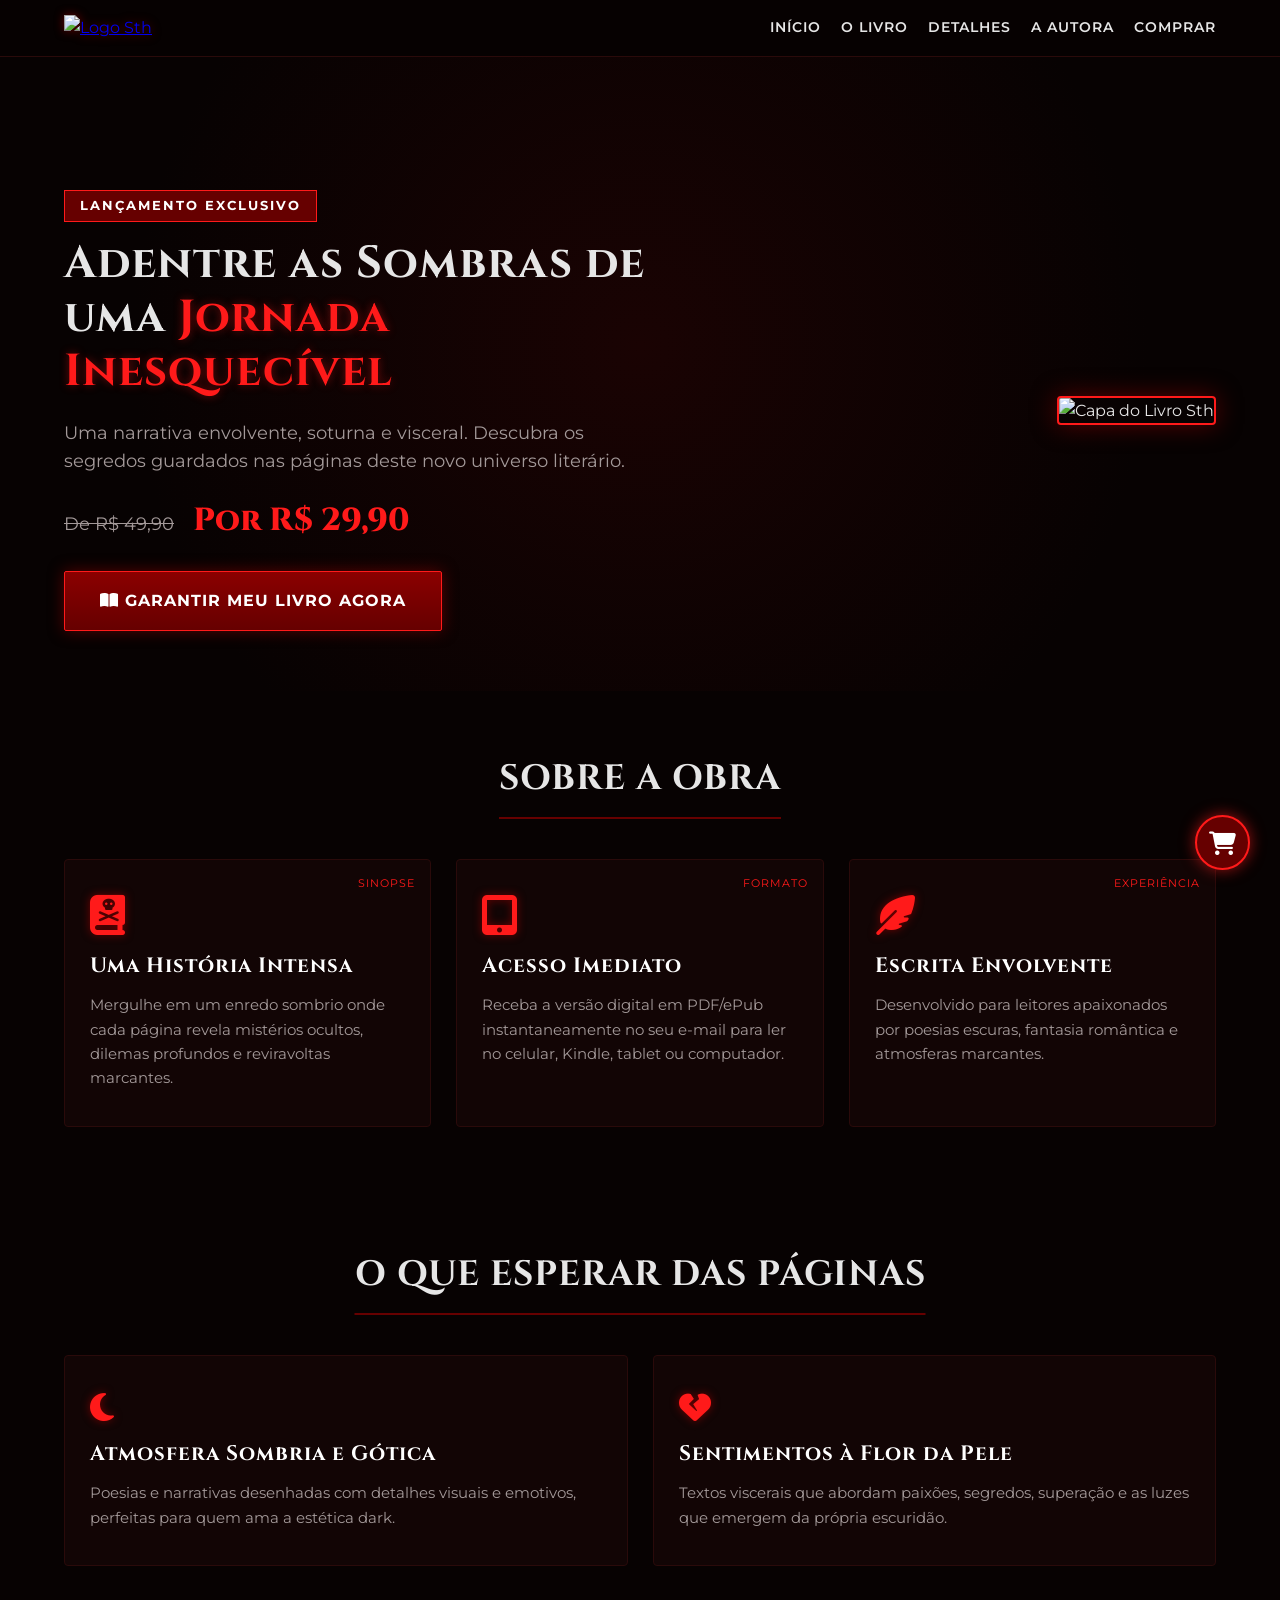
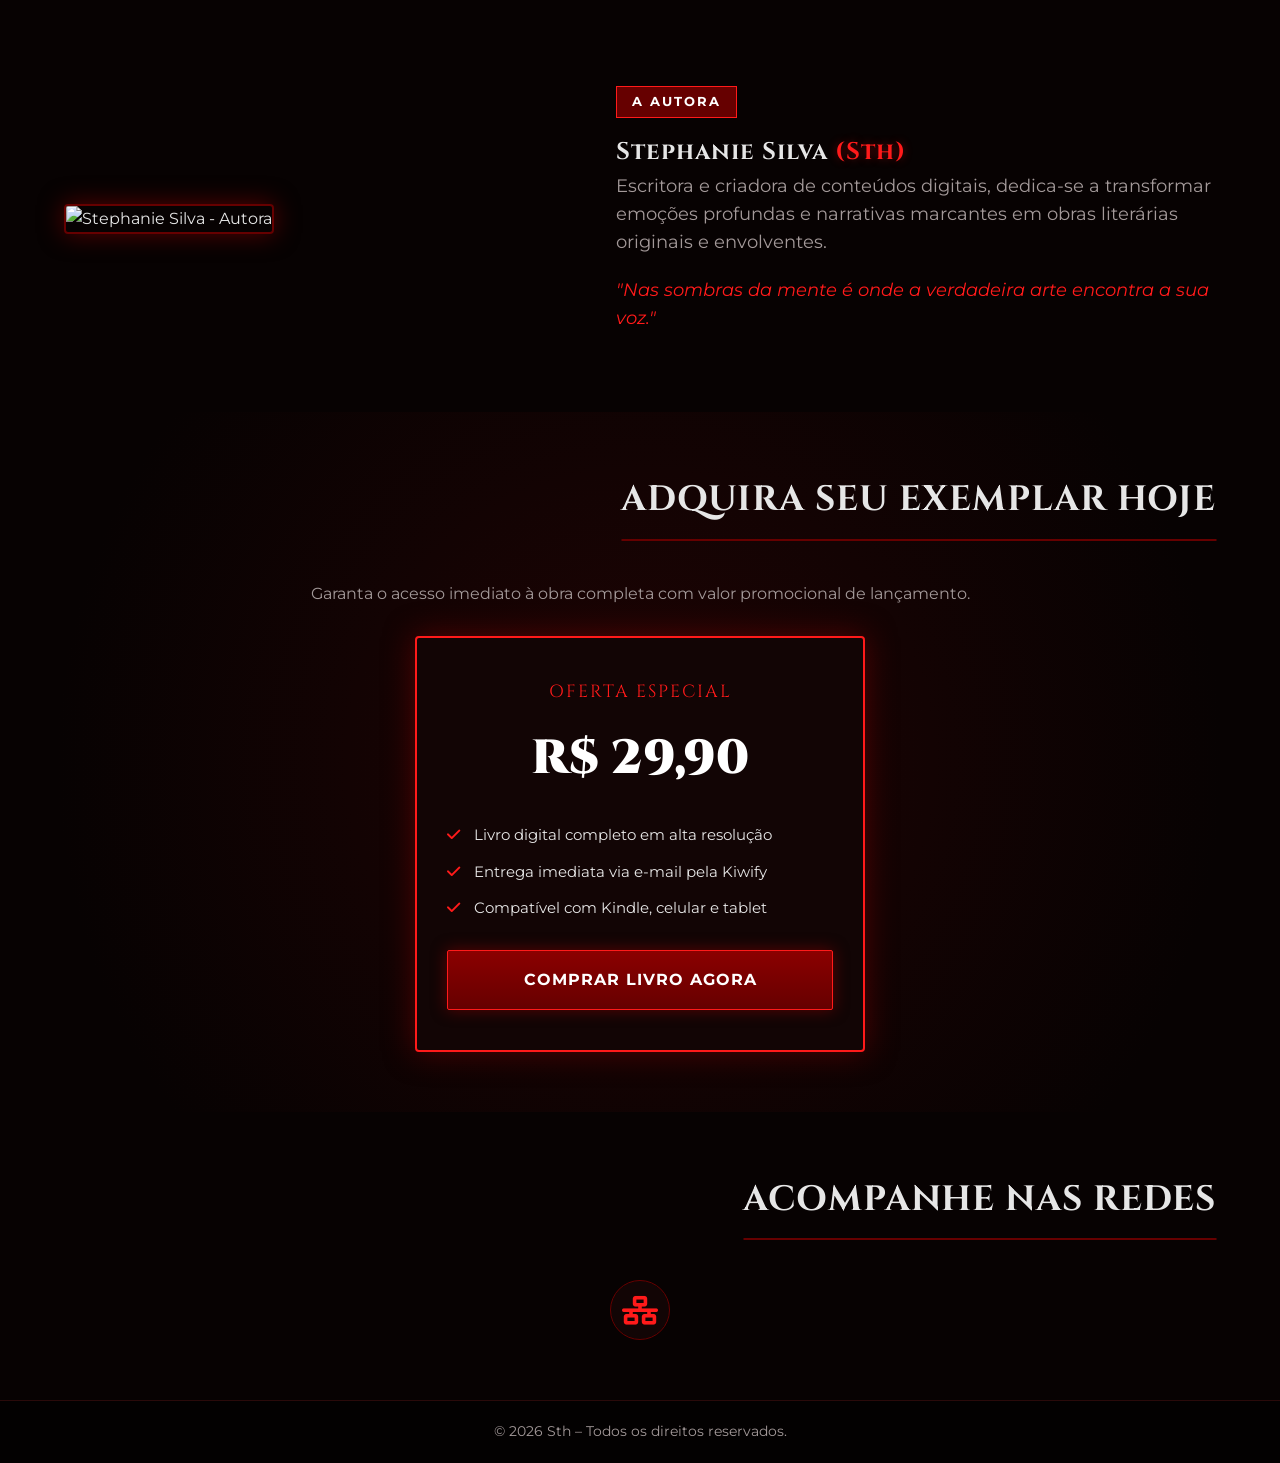
==== CodeSth/index.html @ 213e4a0d "feat: atualizar estrutura e conteúdo do site; substituir serviços de segurança digital por informaçõ" ====
<!DOCTYPE html>
<html lang="pt-BR">
<head>
    <meta charset="UTF-8" />
    <meta name="viewport" content="width=device-width, initial-scale=1.0" />
    <title>Sth - Obra Literária & Livro Oficial</title>
    <link rel="stylesheet" href="CSS/style.css" />
    <link href="https://fonts.googleapis.com/css2?family=Cinzel:wght@600;800;900&family=Montserrat:wght@300;400;600;700&display=swap" rel="stylesheet">
    <link rel="stylesheet" href="https://cdnjs.cloudflare.com/ajax/libs/font-awesome/6.5.0/css/all.min.css">
</head>
<body>

    <!-- INÍCIO VLIBRAS -->
    <div vw class="enabled">
        <div vw-access-button class="active"></div>
        <div vw-plugin-wrapper>
            <div class="vw-plugin-top-wrapper"></div>
        </div>
    </div>
    <script src="https://vlibras.gov.br/app/vlibras-plugin.js"></script>
    <script>new window.VLibras.Widget('https://vlibras.gov.br/app');</script>
    <!-- FIM VLIBRAS -->

    <header id="header">
        <div class="container header-flex">
            <a href="#home" class="logo">
                <!-- Substitua pelo caminho da sua Logo -->
                <img src="Imagens/Logo.png" alt="Logo Sth">
            </a>
            <div class="menu-mobile" id="mobile-btn"><i class="fas fa-bars"></i></div>
            <nav class="menu" id="nav-menu">
                <a href="#home">Início</a>
                <a href="#sobre-livro">O Livro</a>
                <a href="#detalhes">Detalhes</a>
                <a href="#autora">A Autora</a>
                <a href="#garanta-ja">Comprar</a>
            </nav>
        </div>
    </header>

    <!-- BANNER PRINCIPAL / CAPA E COMPRA -->
    <section id="home">
        <div class="container flex-home">
            <div class="home-content">
                <span class="badge-alerta">Lançamento Exclusivo</span>
                <h1>Adentre as Sombras de uma <span>Jornada Inesquecível</span></h1>
                <p>Uma narrativa envolvente, soturna e visceral. Descubra os segredos guardados nas páginas deste novo universo literário.</p>
                
                <div class="pre-preco">
                    <span class="preco-antigo">De R$ 49,90</span>
                    <span class="preco-atual">Por R$ 29,90</span>
                </div>

                <!-- COLE SEU LINK DO CHECKOUT DA KIWIFY NO href ABAIXO -->
                <a href="https://pay.kiwify.com.br/SEU_LINK_AQUI" target="_blank" class="btn-principal btn-pulse">
                    <i class="fas fa-book-open"></i> GARANTIR MEU LIVRO AGORA
                </a>
            </div>
            <div class="foto capa-livro">
                <!-- Substitua pelo caminho da imagem da Capa do Livro -->
                <img src="Imagens/CapaLivro.jpeg" alt="Capa do Livro Sth" />
            </div>
        </div>
    </section>

    <!-- SOBRE O LIVRO -->
    <section id="sobre-livro">
        <div class="container">
            <h2 class="titulo-sessao">Sobre a Obra</h2>
            <div class="grid-layout grid-3-cards">
                <div class="card-item">
                    <div class="badge">Sinopse</div>
                    <i class="fas fa-book-dead icon-gotico"></i>
                    <h3>Uma História Intensa</h3>
                    <p>Mergulhe em um enredo sombrio onde cada página revela mistérios ocultos, dilemas profundos e reviravoltas marcantes.</p>
                </div>

                <div class="card-item">
                    <div class="badge">Formato</div>
                    <i class="fas fa-tablet-alt icon-gotico"></i>
                    <h3>Acesso Imediato</h3>
                    <p>Receba a versão digital em PDF/ePub instantaneamente no seu e-mail para ler no celular, Kindle, tablet ou computador.</p>
                </div>

                <div class="card-item">
                    <div class="badge">Experiência</div>
                    <i class="fas fa-feather-alt icon-gotico"></i>
                    <h3>Escrita Envolvente</h3>
                    <p>Desenvolvido para leitores apaixonados por poesias escuras, fantasia romântica e atmosferas marcantes.</p>
                </div>
            </div>
        </div>
    </section>

    <!-- O QUE VOCÊ ENCONTRARÁ NO LIVRO -->
    <section id="detalhes">
        <div class="container">
            <h2 class="titulo-sessao">O Que Esperar das Páginas</h2>
            <div class="grid-layout grid-2-cards">
                <div class="card-item">
                    <i class="fas fa-moon icon-gotico-sm"></i>
                    <h3>Atmosfera Sombria e Gótica</h3>
                    <p>Poesias e narrativas desenhadas com detalhes visuais e emotivos, perfeitas para quem ama a estética dark.</p>
                </div>
                <div class="card-item">
                    <i class="fas fa-heart-broken icon-gotico-sm"></i>
                    <h3>Sentimentos à Flor da Pele</h3>
                    <p>Textos viscerais que abordam paixões, segredos, superação e as luzes que emergem da própria escuridão.</p>
                </div>
            </div>
        </div>
    </section>

    <!-- SOBRE A AUTORA -->
    <section id="autora">
        <div class="container flex-home">
            <div class="foto">
                <!-- Substitua pelo caminho da Foto da Autora -->
                <img src="Imagens/Stephanie.jpeg" alt="Stephanie Silva - Autora" />
            </div>
            <div class="home-content">
                <span class="badge-alerta">A Autora</span>
                <h2>Stephanie Silva <span>(Sth)</span></h2>
                <p>Escritora e criadora de conteúdos digitais, dedica-se a transformar emoções profundas e narrativas marcantes em obras literárias originais e envolventes.</p>
                <p class="subtexto-autora">"Nas sombras da mente é onde a verdadeira arte encontra a sua voz."</p>
            </div>
        </div>
    </section>

    <!-- SEÇÃO DE CHECKOUT / KIWIFY -->
    <section id="garanta-ja" class="secao-checkout">
        <div class="container text-center">
            <h2 class="titulo-sessao">Adquira Seu Exemplar Hoje</h2>
            <p class="descricao-checkout">Garanta o acesso imediato à obra completa com valor promocional de lançamento.</p>
            
            <div class="caixa-oferta">
                <div class="oferta-header">OFERTA ESPECIAL</div>
                <div class="oferta-preco">R$ 29,90</div>
                <ul class="lista-beneficios">
                    <li><i class="fas fa-check"></i> Livro digital completo em alta resolução</li>
                    <li><i class="fas fa-check"></i> Entrega imediata via e-mail pela Kiwify</li>
                    <li><i class="fas fa-check"></i> Compatível com Kindle, celular e tablet</li>
                </ul>
                <!-- COLE SEU LINK DO CHECKOUT DA KIWIFY NO href ABAIXO -->
                <a href="https://pay.kiwify.com.br/SEU_LINK_AQUI" target="_blank" class="btn-principal btn-pulse btn-block">
                    COMPRAR LIVRO AGORA
                </a>
            </div>
        </div>
    </section>

    <section id="contato">
        <div class="container text-center">
            <h2 class="titulo-sessao">Acompanhe nas Redes</h2>
            <div class="botoes-contato-flex">
                <a href="https://linktr.ee/_sth.officially_?utm_source=linktree_profile_share&ltsid=a34f8236-0262-4920-aeb1-e68146a9c328" target="_blank" class="btn-redes linktree-btn" title="Linktree Oficial">
                    <i class="fas fa-network-wired"></i>
                </a>
            </div>
        </div>
    </section>

    <footer>
        <p>© 2026 Sth – Todos os direitos reservados.</p>
    </footer>

    <!-- BOTÃO FLUTUANTE DIRETO DE COMPRA KIWIFY -->
    <a href="https://pay.kiwify.com.br/SEU_LINK_AQUI" class="btn-emergencia-principal" target="_blank" title="Comprar Livro Na Kiwify">
        <i class="fas fa-shopping-cart"></i>
    </a>

    <script src="JS/script.js"></script>
</body>
</html>
---- CodeSth/CSS/style.css ----
:root {
    --bg-dark: #070202;
    --bg-card: #120505;
    --border-card: #2a0a0a;
    --primary-red: #8b0000;
    --blood-red: #660000;
    --bright-red: #ff1a1a;
    --text-primary: #e6e6e6;
    --text-muted: #a39999;
    --font-heading: 'Cinzel', serif;
    --font-body: 'Montserrat', sans-serif;
}

* {
    margin: 0;
    padding: 0;
    box-sizing: border-box;
    scroll-behavior: smooth;
}

body {
    background-color: var(--bg-dark);
    color: var(--text-primary);
    font-family: var(--font-body);
    line-height: 1.6;
    overflow-x: hidden;
}

.container {
    width: 90%;
    max-width: 1200px;
    margin: 0 auto;
    padding: 60px 0;
}

/* Header & Navegação */
#header {
    position: fixed;
    top: 0;
    width: 100%;
    background: rgba(7, 2, 2, 0.95);
    border-bottom: 1px solid var(--border-card);
    z-index: 1000;
    backdrop-filter: blur(5px);
}

.header-flex {
    display: flex;
    justify-content: space-between;
    align-items: center;
    padding: 15px 0;
}

.logo img {
    max-height: 50px;
    filter: drop-shadow(0 0 5px var(--blood-red));
}

.menu {
    display: flex;
    gap: 20px;
}

.menu a {
    color: var(--text-primary);
    text-decoration: none;
    font-weight: 600;
    text-transform: uppercase;
    font-size: 0.9rem;
    letter-spacing: 1px;
    transition: color 0.3s ease;
}

.menu a:hover {
    color: var(--bright-red);
}

.menu-mobile {
    display: none;
    font-size: 1.8rem;
    color: var(--bright-red);
    cursor: pointer;
}

/* Tipografia */
h1, h2, h3 {
    font-family: var(--font-heading);
    letter-spacing: 1px;
}

.titulo-sessao {
    text-align: center;
    font-size: 2.2rem;
    color: var(--text-primary);
    margin-bottom: 40px;
    text-transform: uppercase;
    border-bottom: 2px solid var(--blood-red);
    display: inline-block;
    left: 50%;
    position: relative;
    transform: translateX(-50%);
    padding-bottom: 10px;
}

/* Hero Section */
#home {
    padding-top: 130px;
    background: radial-gradient(circle at center, #1a0303 0%, var(--bg-dark) 70%);
}

.flex-home {
    display: flex;
    align-items: center;
    justify-content: space-between;
    gap: 40px;
}

.home-content {
    max-width: 600px;
}

.badge-alerta {
    background: var(--blood-red);
    color: #fff;
    padding: 5px 15px;
    font-size: 0.8rem;
    text-transform: uppercase;
    letter-spacing: 2px;
    font-weight: 700;
    border: 1px solid var(--bright-red);
    display: inline-block;
    margin-bottom: 15px;
}

.home-content h1 {
    font-size: 2.8rem;
    line-height: 1.2;
    margin-bottom: 20px;
}

.home-content h1 span, h2 span {
    color: var(--bright-red);
    text-shadow: 0 0 10px rgba(255, 26, 26, 0.4);
}

.home-content p {
    color: var(--text-muted);
    font-size: 1.1rem;
    margin-bottom: 20px;
}

.pre-preco {
    margin-bottom: 25px;
}

.preco-antigo {
    text-decoration: line-through;
    color: var(--text-muted);
    font-size: 1.1rem;
    margin-right: 15px;
}

.preco-atual {
    color: var(--bright-red);
    font-size: 2rem;
    font-weight: 800;
    font-family: var(--font-heading);
}

.foto img {
    width: 100%;
    max-width: 360px;
    border-radius: 4px;
    border: 2px solid var(--blood-red);
    box-shadow: 0 0 25px rgba(139, 0, 0, 0.6);
}

.capa-livro img {
    border-color: var(--bright-red);
}

/* Botões */
.btn-principal {
    display: inline-block;
    background: linear-gradient(180deg, var(--primary-red) 0%, var(--blood-red) 100%);
    color: #fff;
    padding: 16px 35px;
    text-decoration: none;
    font-weight: 700;
    text-transform: uppercase;
    letter-spacing: 1px;
    border: 1px solid var(--bright-red);
    border-radius: 2px;
    box-shadow: 0 0 15px rgba(139, 0, 0, 0.6);
    transition: all 0.3s ease;
}

.btn-principal:hover {
    background: var(--bright-red);
    box-shadow: 0 0 25px rgba(255, 26, 26, 0.8);
    color: #000;
}

.btn-pulse {
    animation: pulseGoth 2s infinite;
}

@keyframes pulseGoth {
    0% { box-shadow: 0 0 0 0 rgba(255, 26, 26, 0.6); }
    70% { box-shadow: 0 0 0 15px rgba(255, 26, 26, 0); }
    100% { box-shadow: 0 0 0 0 rgba(255, 26, 26, 0); }
}

/* Grids & Cards */
.grid-layout {
    display: grid;
    gap: 25px;
}

.grid-3-cards {
    grid-template-columns: repeat(auto-fit, minmax(280px, 1fr));
}

.grid-2-cards {
    grid-template-columns: repeat(auto-fit, minmax(320px, 1fr));
}

.card-item {
    background-color: var(--bg-card);
    border: 1px solid var(--border-card);
    padding: 35px 25px;
    border-radius: 4px;
    position: relative;
    transition: all 0.3s ease;
}

.card-item:hover {
    border-color: var(--bright-red);
    transform: translateY(-5px);
    box-shadow: 0 5px 20px rgba(139, 0, 0, 0.3);
}

.badge {
    position: absolute;
    top: 15px;
    right: 15px;
    font-size: 0.7rem;
    color: var(--bright-red);
    text-transform: uppercase;
    letter-spacing: 1px;
}

.icon-gotico, .icon-gotico-sm {
    font-size: 2.5rem;
    color: var(--bright-red);
    margin-bottom: 15px;
    text-shadow: 0 0 8px rgba(139, 0, 0, 0.8);
}

.icon-gotico-sm {
    font-size: 2rem;
}

.card-item h3 {
    font-size: 1.3rem;
    margin-bottom: 10px;
    color: #fff;
}

.card-item p {
    color: var(--text-muted);
    font-size: 0.95rem;
}

.subtexto-autora {
    font-style: italic;
    color: var(--bright-red) !important;
    margin-top: 15px;
}

/* Caixa de Checkout */
.secao-checkout {
    background: radial-gradient(circle at center, #1f0404 0%, var(--bg-dark) 80%);
}

.descricao-checkout {
    color: var(--text-muted);
    margin-bottom: 30px;
}

.caixa-oferta {
    max-width: 450px;
    margin: 0 auto;
    background: var(--bg-card);
    border: 2px solid var(--bright-red);
    padding: 40px 30px;
    border-radius: 4px;
    box-shadow: 0 0 30px rgba(139, 0, 0, 0.5);
}

.oferta-header {
    font-family: var(--font-heading);
    font-size: 1.1rem;
    letter-spacing: 2px;
    color: var(--bright-red);
    margin-bottom: 15px;
}

.oferta-preco {
    font-size: 3rem;
    font-weight: 900;
    font-family: var(--font-heading);
    color: #fff;
    margin-bottom: 25px;
}

.lista-beneficios {
    list-style: none;
    text-align: left;
    margin-bottom: 30px;
}

.lista-beneficios li {
    margin-bottom: 12px;
    color: var(--text-primary);
    font-size: 0.95rem;
}

.lista-beneficios li i {
    color: var(--bright-red);
    margin-right: 10px;
}

.btn-block {
    display: block;
    width: 100%;
}

/* Redes */
.text-center {
    text-align: center;
}

.btn-redes {
    display: inline-flex;
    align-items: center;
    justify-content: center;
    width: 60px;
    height: 60px;
    background: var(--bg-card);
    border: 1px solid var(--blood-red);
    color: var(--bright-red);
    font-size: 1.8rem;
    border-radius: 50%;
    text-decoration: none;
    transition: all 0.3s ease;
}

.btn-redes:hover {
    background: var(--bright-red);
    color: #000;
    box-shadow: 0 0 20px var(--bright-red);
}

/* Botão Flutuante */
.btn-emergencia-principal {
    position: fixed;
    bottom: 30px;
    right: 30px;
    width: 55px;
    height: 55px;
    background: var(--blood-red);
    color: #fff;
    border: 2px solid var(--bright-red);
    border-radius: 50%;
    display: flex;
    align-items: center;
    justify-content: center;
    font-size: 1.5rem;
    text-decoration: none;
    box-shadow: 0 0 15px rgba(255, 26, 26, 0.6);
    z-index: 999;
    transition: all 0.3s ease;
}

.btn-emergencia-principal:hover {
    transform: scale(1.1);
    background: var(--bright-red);
    color: #000;
}

footer {
    text-align: center;
    padding: 20px;
    border-top: 1px solid var(--border-card);
    background: #030101;
    color: var(--text-muted);
    font-size: 0.85rem;
}

/* Responsividade Mobile */
@media (max-width: 768px) {
    .menu {
        display: none;
        position: absolute;
        top: 100%;
        left: 0;
        width: 100%;
        background: var(--bg-dark);
        flex-direction: column;
        padding: 20px 0;
        text-align: center;
        border-bottom: 1px solid var(--border-card);
    }

    .menu.active {
        display: flex;
    }

    .menu-mobile {
        display: block;
    }

    .flex-home {
        flex-direction: column-reverse;
        text-align: center;
    }

    .home-content h1 {
        font-size: 2.1rem;
    }

    .titulo-sessao {
        font-size: 1.7rem;
    }
}
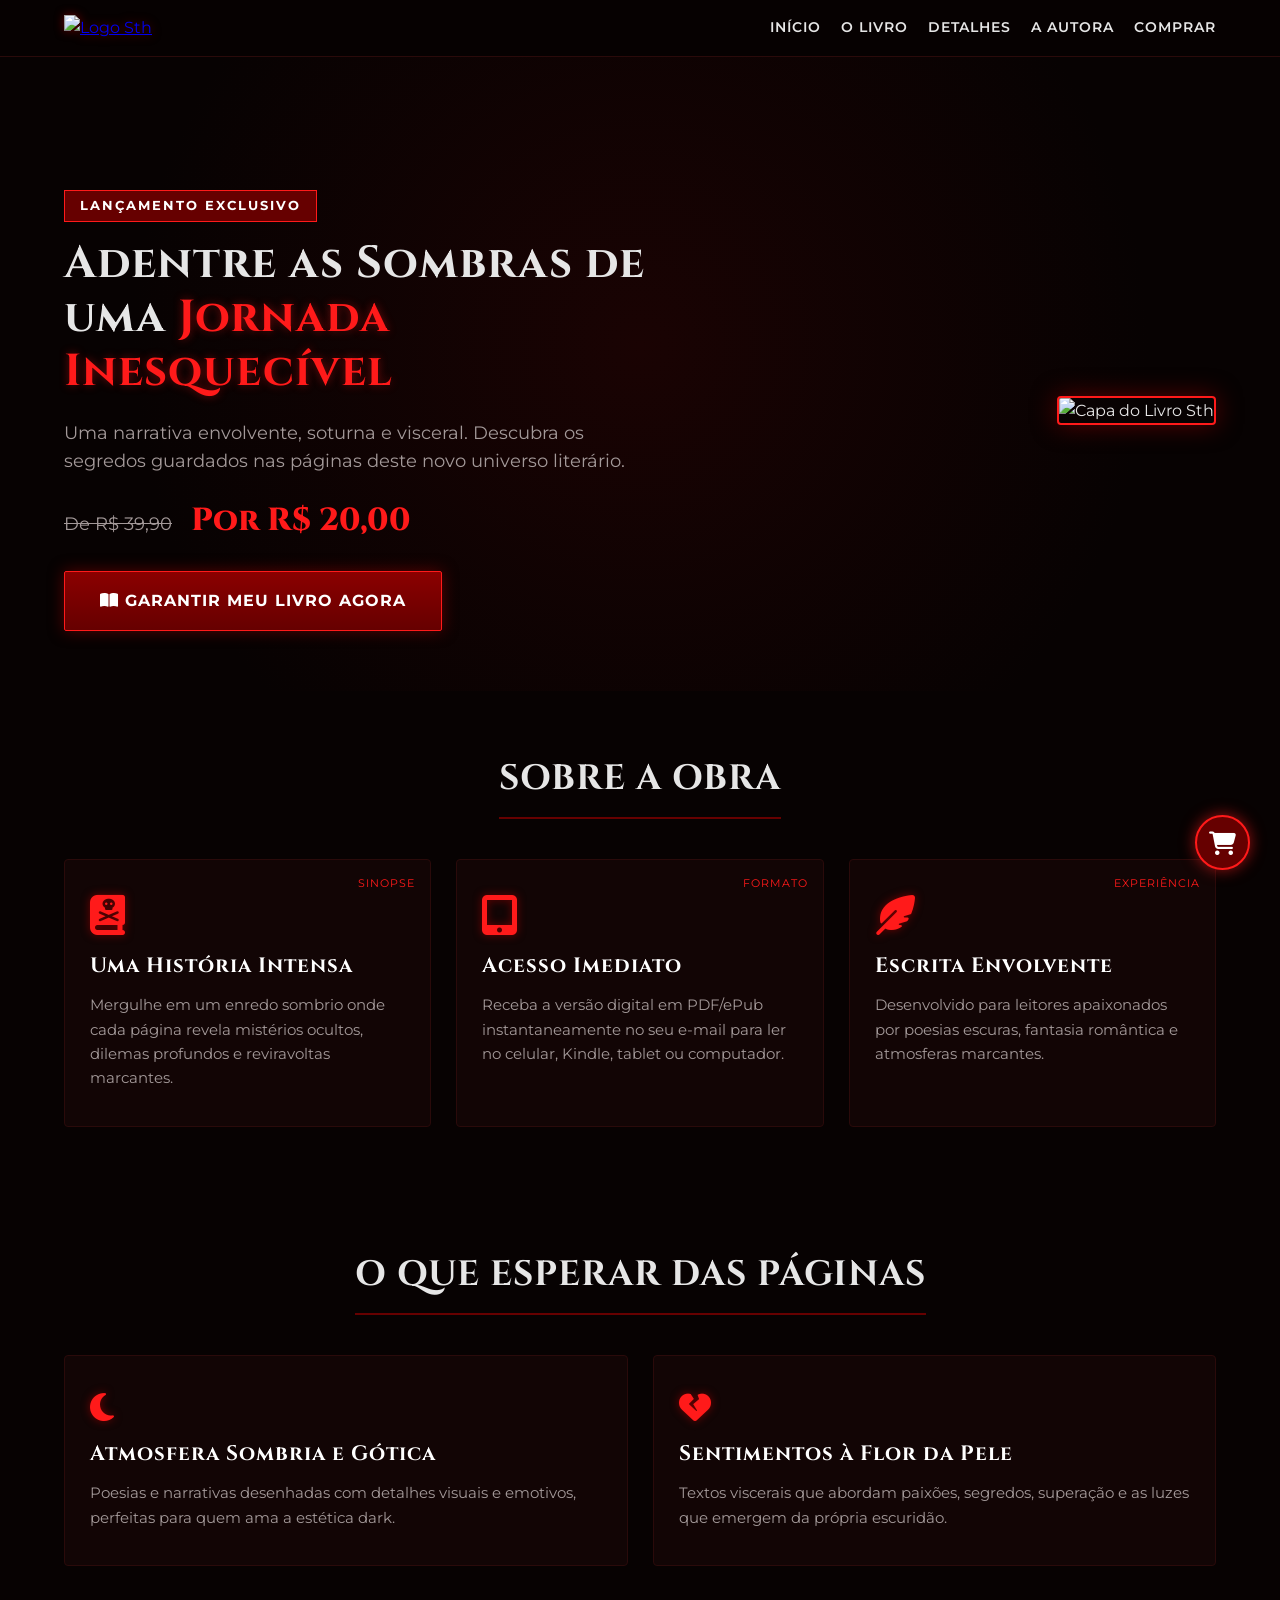
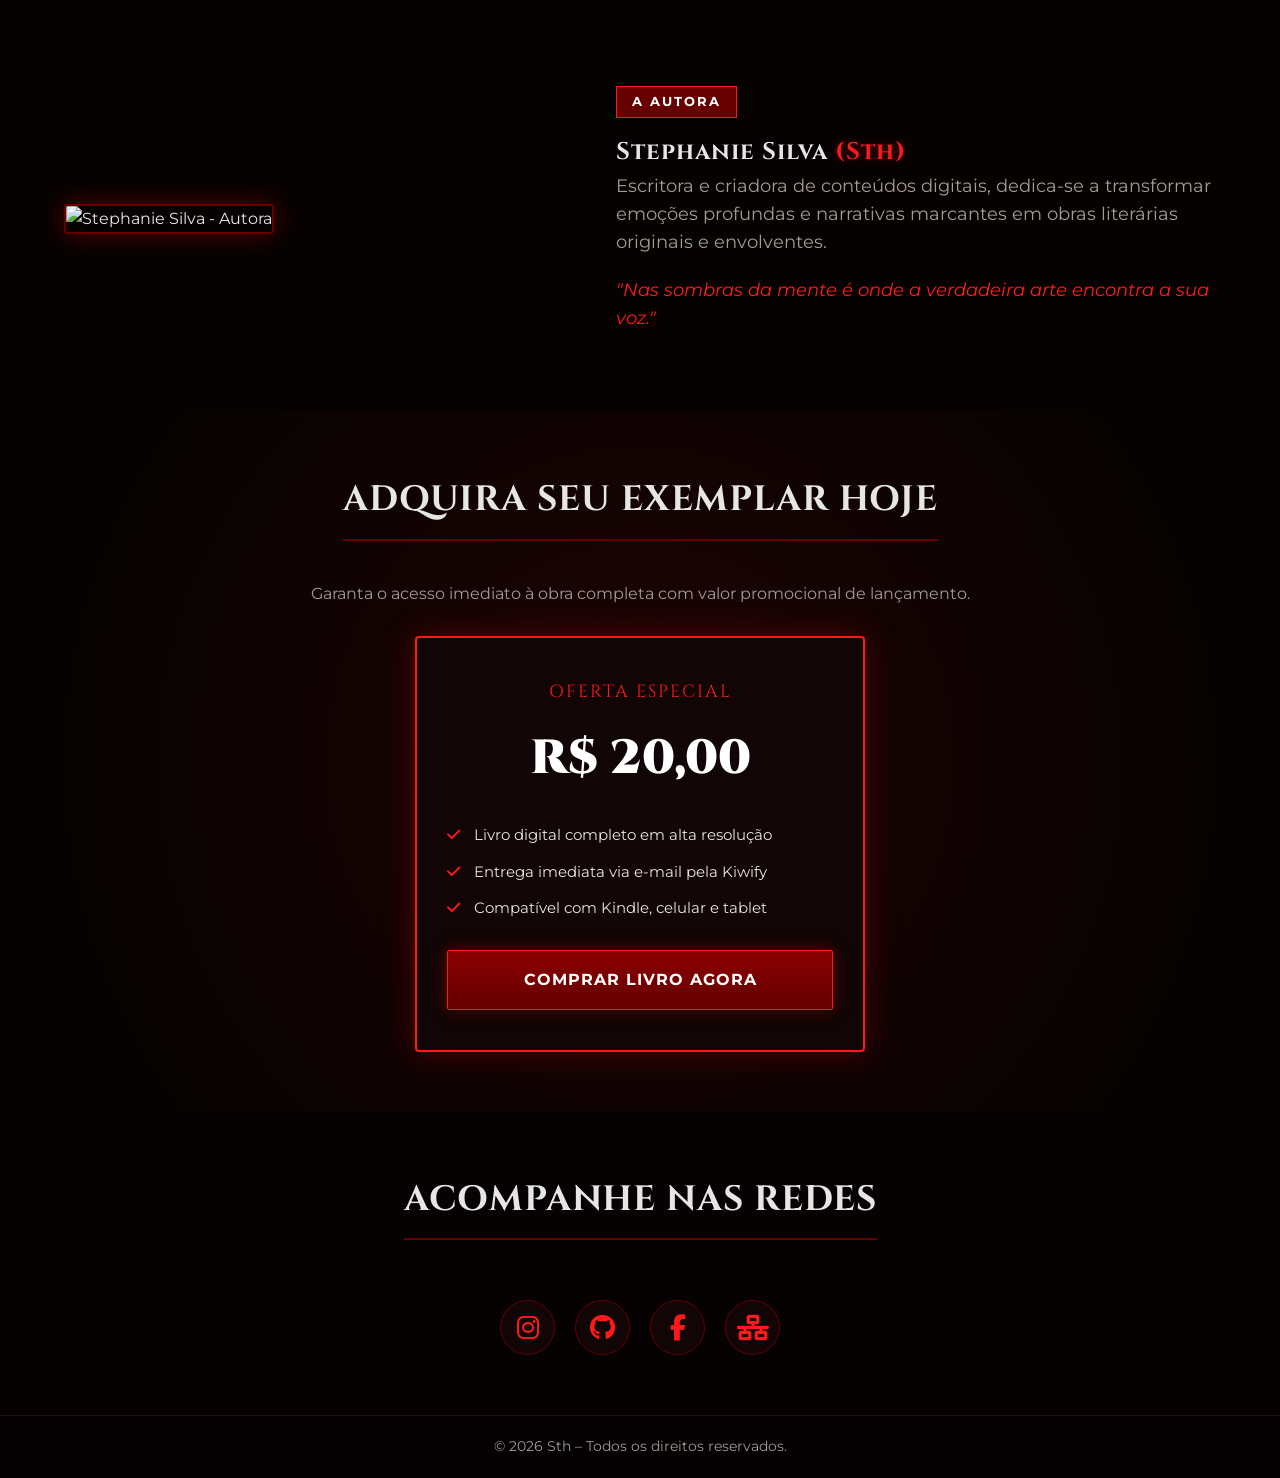
==== commit 52ce8ba7: "feat: atualizar estilo e estrutura do site; melhorar tipografia e alinhamento de seções; ajustar pre" ====
--- a/CodeSth/index.html
+++ b/CodeSth/index.html
@@ -24,7 +24,6 @@
     <header id="header">
         <div class="container header-flex">
             <a href="#home" class="logo">
-                <!-- Substitua pelo caminho da sua Logo -->
                 <img src="Imagens/Logo.png" alt="Logo Sth">
             </a>
             <div class="menu-mobile" id="mobile-btn"><i class="fas fa-bars"></i></div>
@@ -47,8 +46,8 @@
                 <p>Uma narrativa envolvente, soturna e visceral. Descubra os segredos guardados nas páginas deste novo universo literário.</p>
                 
                 <div class="pre-preco">
-                    <span class="preco-antigo">De R$ 49,90</span>
-                    <span class="preco-atual">Por R$ 29,90</span>
+                    <span class="preco-antigo">De R$ 39,90</span>
+                    <span class="preco-atual">Por R$ 20,00</span>
                 </div>
 
                 <!-- COLE SEU LINK DO CHECKOUT DA KIWIFY NO href ABAIXO -->
@@ -57,7 +56,6 @@
                 </a>
             </div>
             <div class="foto capa-livro">
-                <!-- Substitua pelo caminho da imagem da Capa do Livro -->
                 <img src="Imagens/CapaLivro.jpeg" alt="Capa do Livro Sth" />
             </div>
         </div>
@@ -65,9 +63,9 @@
 
     <!-- SOBRE O LIVRO -->
     <section id="sobre-livro">
-        <div class="container">
+        <div class="container text-center">
             <h2 class="titulo-sessao">Sobre a Obra</h2>
-            <div class="grid-layout grid-3-cards">
+            <div class="grid-layout grid-3-cards text-left">
                 <div class="card-item">
                     <div class="badge">Sinopse</div>
                     <i class="fas fa-book-dead icon-gotico"></i>
@@ -94,9 +92,9 @@
 
     <!-- O QUE VOCÊ ENCONTRARÁ NO LIVRO -->
     <section id="detalhes">
-        <div class="container">
+        <div class="container text-center">
             <h2 class="titulo-sessao">O Que Esperar das Páginas</h2>
-            <div class="grid-layout grid-2-cards">
+            <div class="grid-layout grid-2-cards text-left">
                 <div class="card-item">
                     <i class="fas fa-moon icon-gotico-sm"></i>
                     <h3>Atmosfera Sombria e Gótica</h3>
@@ -115,7 +113,6 @@
     <section id="autora">
         <div class="container flex-home">
             <div class="foto">
-                <!-- Substitua pelo caminho da Foto da Autora -->
                 <img src="Imagens/Stephanie.jpeg" alt="Stephanie Silva - Autora" />
             </div>
             <div class="home-content">
@@ -135,7 +132,7 @@
             
             <div class="caixa-oferta">
                 <div class="oferta-header">OFERTA ESPECIAL</div>
-                <div class="oferta-preco">R$ 29,90</div>
+                <div class="oferta-preco">R$ 20,00</div>
                 <ul class="lista-beneficios">
                     <li><i class="fas fa-check"></i> Livro digital completo em alta resolução</li>
                     <li><i class="fas fa-check"></i> Entrega imediata via e-mail pela Kiwify</li>
@@ -149,11 +146,21 @@
         </div>
     </section>
 
+    <!-- SEÇÃO DE REDES SOCIAIS -->
     <section id="contato">
         <div class="container text-center">
             <h2 class="titulo-sessao">Acompanhe nas Redes</h2>
             <div class="botoes-contato-flex">
-                <a href="https://linktr.ee/_sth.officially_?utm_source=linktree_profile_share&ltsid=a34f8236-0262-4920-aeb1-e68146a9c328" target="_blank" class="btn-redes linktree-btn" title="Linktree Oficial">
+                <a href="https://instagram.com/SEU_USUARIO" target="_blank" class="btn-redes" title="Instagram">
+                    <i class="fab fa-instagram"></i>
+                </a>
+                <a href="https://github.com/SEU_USUARIO" target="_blank" class="btn-redes" title="GitHub">
+                    <i class="fab fa-github"></i>
+                </a>
+                <a href="https://facebook.com/SEU_USUARIO" target="_blank" class="btn-redes" title="Facebook">
+                    <i class="fab fa-facebook-f"></i>
+                </a>
+                <a href="https://linktr.ee/_sth.officially_?utm_source=linktree_profile_share&ltsid=a34f8236-0262-4920-aeb1-e68146a9c328" target="_blank" class="btn-redes" title="Linktree Oficial">
                     <i class="fas fa-network-wired"></i>
                 </a>
             </div>
--- a/CodeSth/CSS/style.css
+++ b/CodeSth/CSS/style.css
@@ -82,23 +82,28 @@
     cursor: pointer;
 }
 
-/* Tipografia */
+/* Tipografia e Centralizações */
 h1, h2, h3 {
     font-family: var(--font-heading);
     letter-spacing: 1px;
+}
+
+.text-center {
+    text-align: center;
+}
+
+.text-left {
+    text-align: left;
 }
 
 .titulo-sessao {
     text-align: center;
     font-size: 2.2rem;
     color: var(--text-primary);
-    margin-bottom: 40px;
+    margin: 0 auto 40px auto;
     text-transform: uppercase;
     border-bottom: 2px solid var(--blood-red);
     display: inline-block;
-    left: 50%;
-    position: relative;
-    transform: translateX(-50%);
     padding-bottom: 10px;
 }
 
@@ -336,21 +341,26 @@
     width: 100%;
 }
 
-/* Redes */
-.text-center {
-    text-align: center;
+/* Alinhamento dos Botões de Redes Sociais */
+.botoes-contato-flex {
+    display: flex;
+    justify-content: center;
+    align-items: center;
+    gap: 20px;
+    flex-wrap: wrap;
+    margin-top: 20px;
 }
 
 .btn-redes {
     display: inline-flex;
     align-items: center;
     justify-content: center;
-    width: 60px;
-    height: 60px;
+    width: 55px;
+    height: 55px;
     background: var(--bg-card);
     border: 1px solid var(--blood-red);
     color: var(--bright-red);
-    font-size: 1.8rem;
+    font-size: 1.6rem;
     border-radius: 50%;
     text-decoration: none;
     transition: all 0.3s ease;
@@ -360,6 +370,7 @@
     background: var(--bright-red);
     color: #000;
     box-shadow: 0 0 20px var(--bright-red);
+    transform: translateY(-3px);
 }
 
 /* Botão Flutuante */
